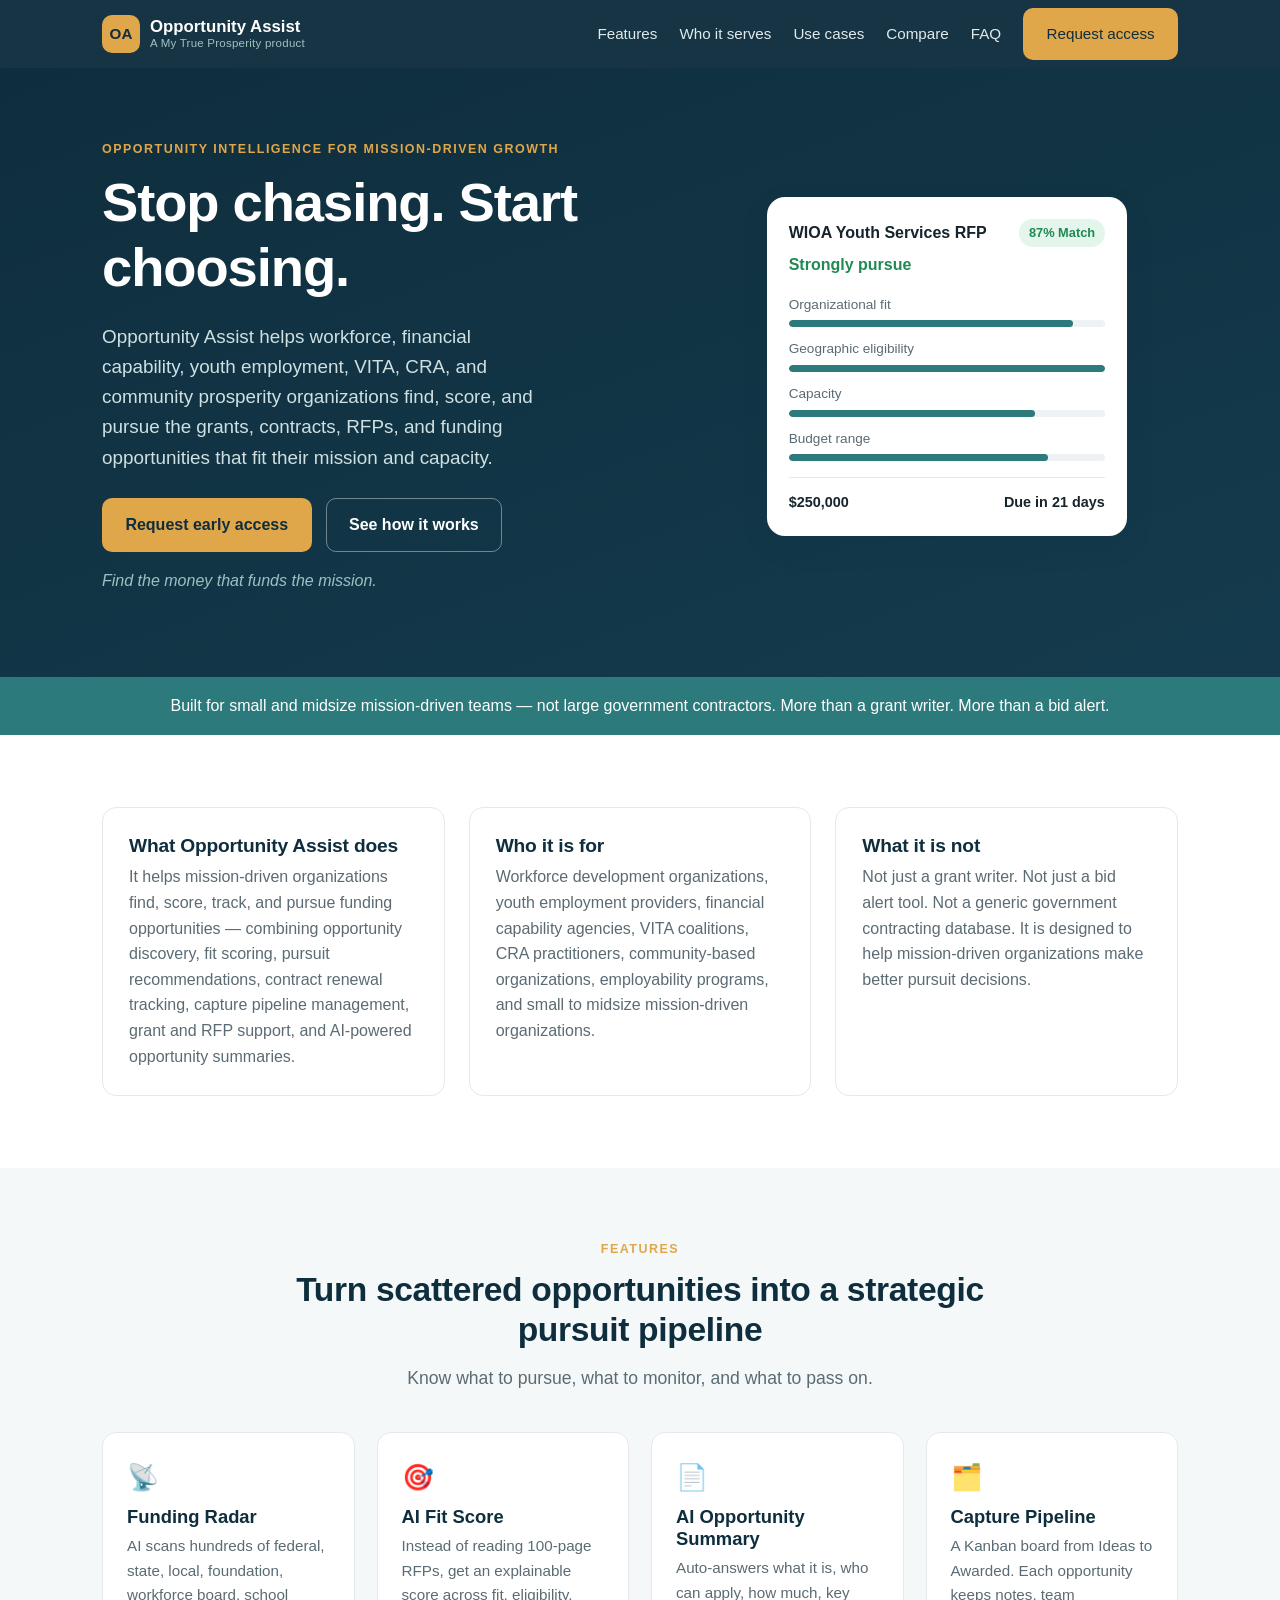
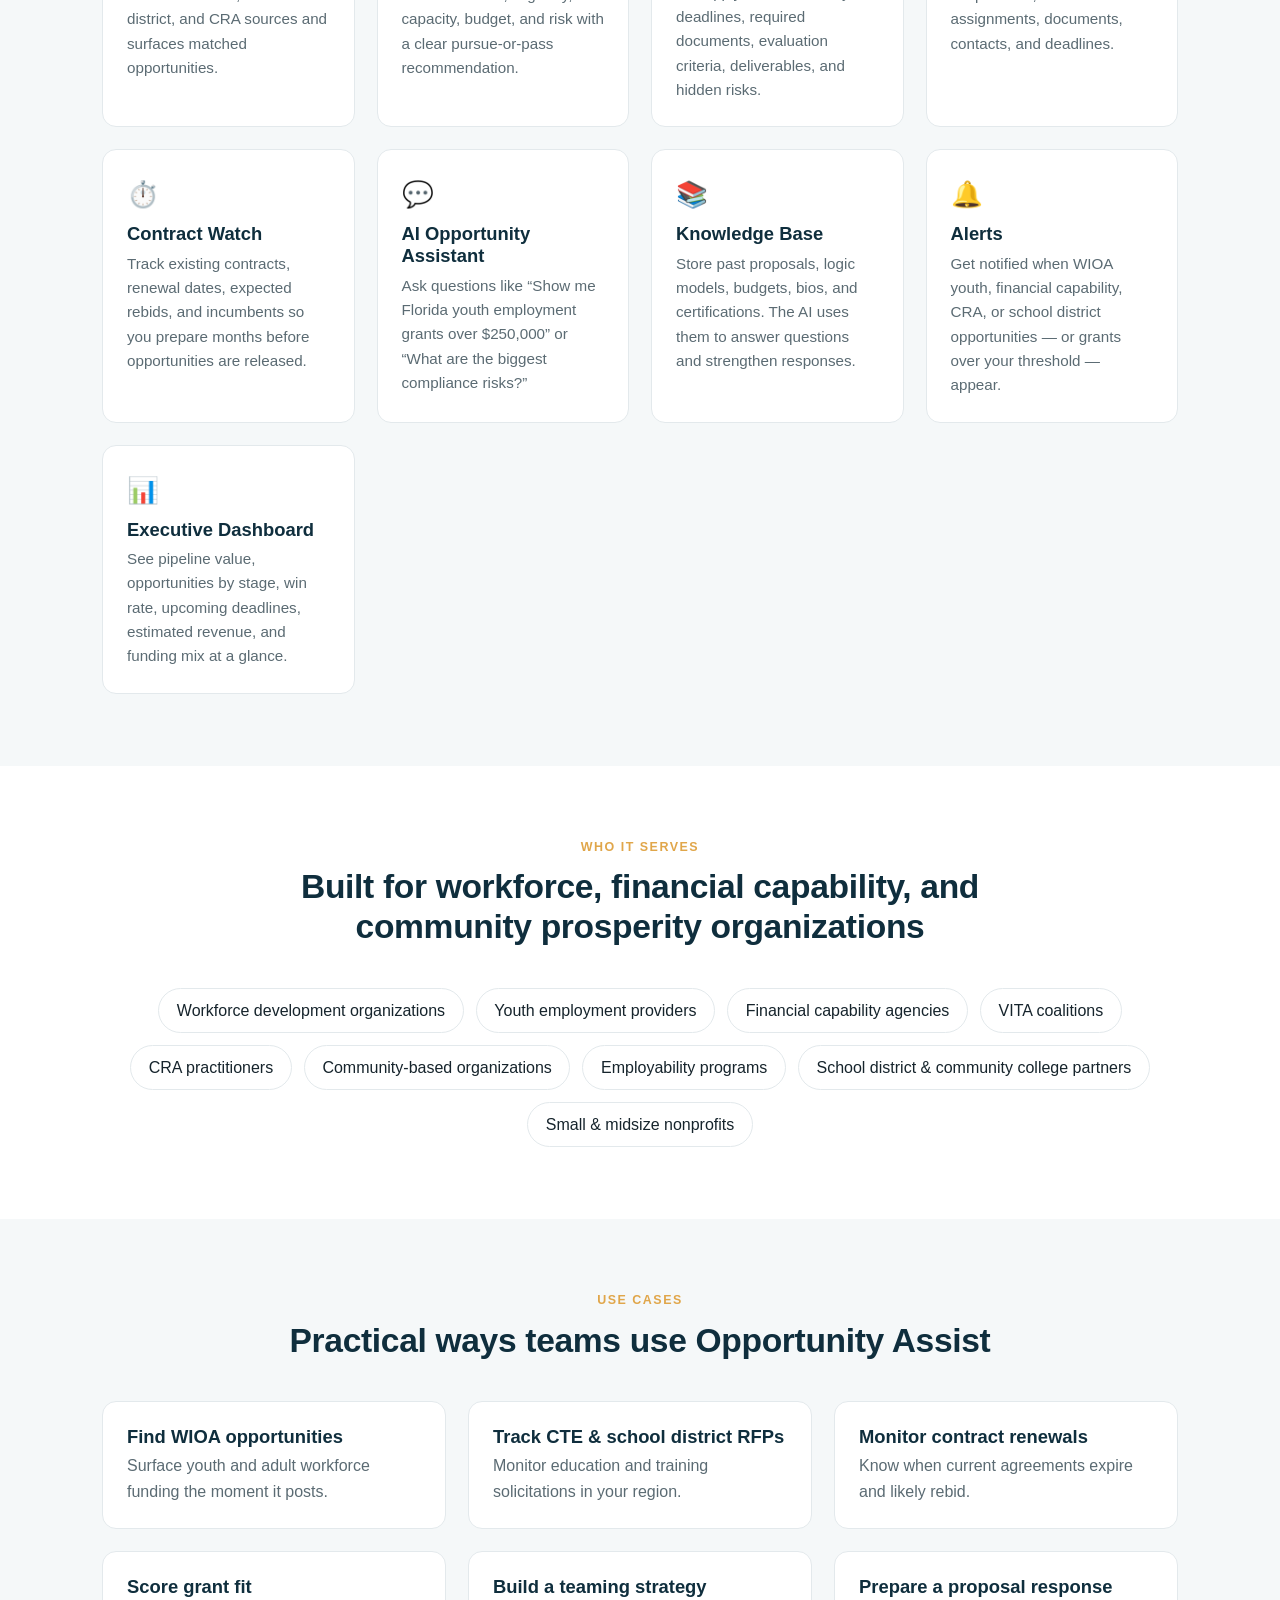
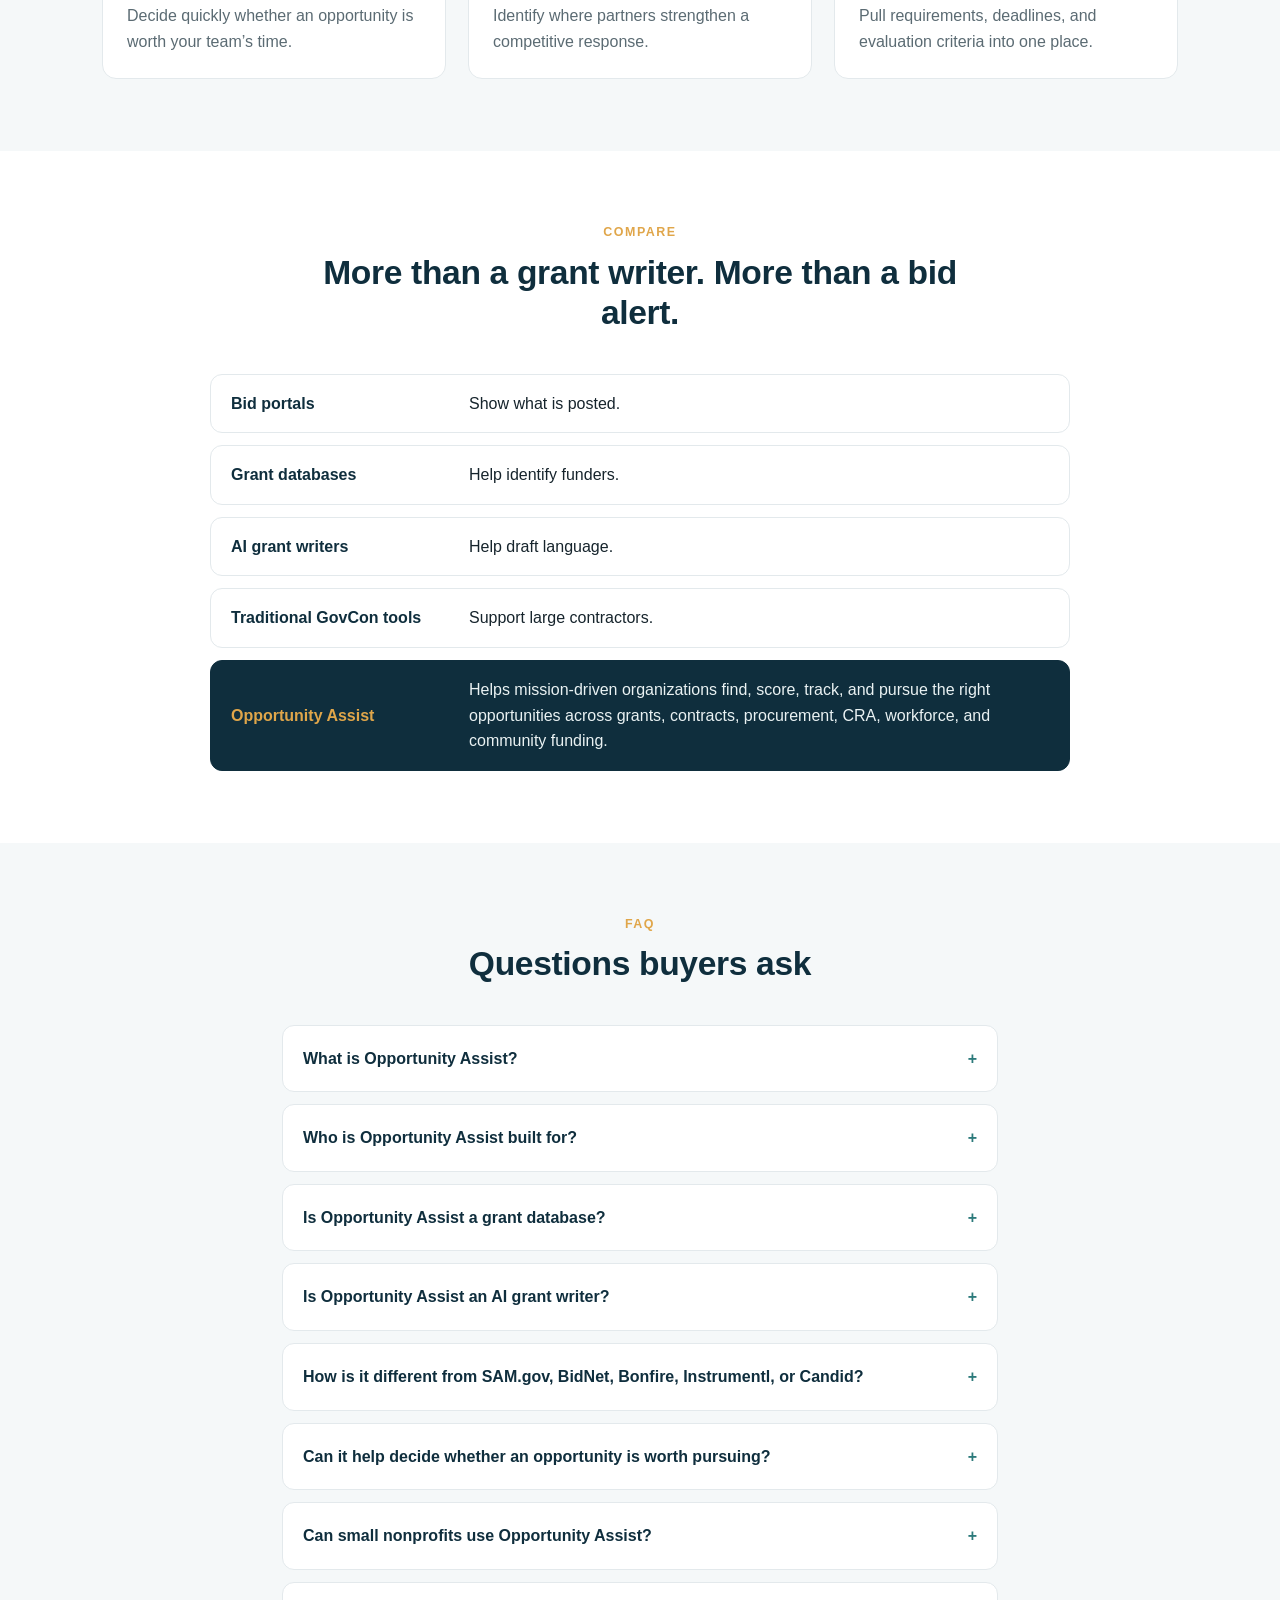
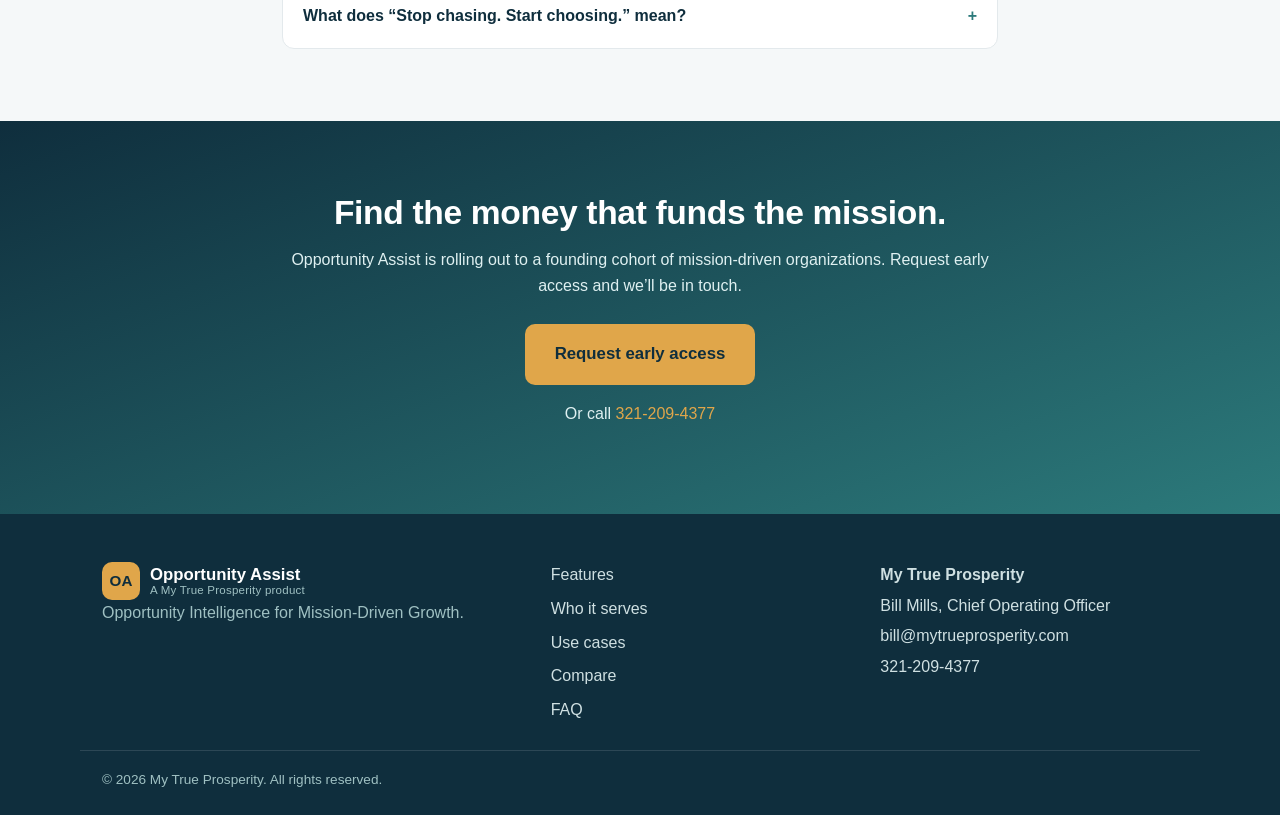
==== index.html @ ea666a9c "Add files via upload" ====
<!DOCTYPE html>
<html lang="en">
<head>
  <meta charset="UTF-8" />
  <meta name="viewport" content="width=device-width, initial-scale=1.0" />

  <!-- Primary SEO -->
  <title>Opportunity Assist | Opportunity Intelligence for Mission-Driven Growth</title>
  <meta name="description" content="Opportunity Assist helps workforce, financial capability, youth employment, VITA, CRA, and community prosperity organizations find, score, and pursue grants, contracts, RFPs, NOFOs, and funding opportunities that fit their mission." />
  <link rel="canonical" href="https://opportunityassist.com/" />
  <meta name="robots" content="index, follow" />
  <meta name="author" content="My True Prosperity" />
  <meta name="theme-color" content="#0f2e3d" />

  <!-- Open Graph (LinkedIn / Facebook) -->
  <meta property="og:type" content="website" />
  <meta property="og:site_name" content="Opportunity Assist" />
  <meta property="og:title" content="Opportunity Assist | Opportunity Intelligence for Mission-Driven Growth" />
  <meta property="og:description" content="Find, score, and pursue the grants, contracts, RFPs, and funding opportunities that fit your mission. A My True Prosperity product." />
  <meta property="og:url" content="https://opportunityassist.com/" />
  <meta property="og:image" content="https://opportunityassist.com/assets/og-image.png" />

  <!-- Twitter / X -->
  <meta name="twitter:card" content="summary_large_image" />
  <meta name="twitter:title" content="Opportunity Assist | Opportunity Intelligence for Mission-Driven Growth" />
  <meta name="twitter:description" content="Find, score, and pursue the funding opportunities that fit your mission. Stop chasing. Start choosing." />
  <meta name="twitter:image" content="https://opportunityassist.com/assets/og-image.png" />

  <link rel="icon" href="data:image/svg+xml,%3Csvg xmlns='http://www.w3.org/2000/svg' viewBox='0 0 64 64'%3E%3Crect width='64' height='64' rx='14' fill='%230f2e3d'/%3E%3Cpath d='M20 40 L30 28 L38 36 L48 22' fill='none' stroke='%23e0a64a' stroke-width='5' stroke-linecap='round' stroke-linejoin='round'/%3E%3C/svg%3E" />

  <link rel="stylesheet" href="assets/styles.css" />

  <!-- JSON-LD: Organization -->
  <script type="application/ld+json">
  {
    "@context": "https://schema.org",
    "@type": "Organization",
    "name": "My True Prosperity",
    "url": "https://mytrueprosperity.com",
    "brand": {
      "@type": "Brand",
      "name": "Opportunity Assist"
    },
    "contactPoint": {
      "@type": "ContactPoint",
      "telephone": "+1-321-209-4377",
      "email": "bill@mytrueprosperity.com",
      "contactType": "sales"
    }
  }
  </script>

  <!-- JSON-LD: SoftwareApplication / Product -->
  <script type="application/ld+json">
  {
    "@context": "https://schema.org",
    "@type": "SoftwareApplication",
    "name": "Opportunity Assist",
    "applicationCategory": "BusinessApplication",
    "operatingSystem": "Web",
    "description": "Opportunity Assist is an opportunity intelligence platform from My True Prosperity that helps workforce, financial capability, youth employment, VITA, CRA, employability, and community prosperity organizations find, score, and pursue grants, contracts, RFPs, NOFOs, procurement opportunities, CRA-aligned opportunities, and funding sources that fit their mission and capacity.",
    "url": "https://opportunityassist.com/",
    "publisher": {
      "@type": "Organization",
      "name": "My True Prosperity"
    },
    "offers": [
      { "@type": "Offer", "name": "Professional", "price": "149", "priceCurrency": "USD" },
      { "@type": "Offer", "name": "Team", "price": "249", "priceCurrency": "USD" },
      { "@type": "Offer", "name": "Enterprise", "price": "0", "priceCurrency": "USD", "description": "Custom pricing" }
    ]
  }
  </script>

  <!-- JSON-LD: FAQPage -->
  <script type="application/ld+json">
  {
    "@context": "https://schema.org",
    "@type": "FAQPage",
    "mainEntity": [
      {
        "@type": "Question",
        "name": "What is Opportunity Assist?",
        "acceptedAnswer": { "@type": "Answer", "text": "Opportunity Assist is an opportunity intelligence platform from My True Prosperity that helps mission-driven organizations find, score, track, and pursue funding opportunities, combining opportunity discovery, fit scoring, pursuit recommendations, contract renewal tracking, capture pipeline management, grant and RFP support, and AI-powered opportunity summaries." }
      },
      {
        "@type": "Question",
        "name": "Who is Opportunity Assist built for?",
        "acceptedAnswer": { "@type": "Answer", "text": "It is built for workforce development organizations, youth employment providers, financial capability agencies, VITA coalitions, CRA practitioners, community-based organizations, employability programs, and small to midsize mission-driven organizations." }
      },
      {
        "@type": "Question",
        "name": "Is Opportunity Assist a grant database?",
        "acceptedAnswer": { "@type": "Answer", "text": "No. A grant database helps you identify funders. Opportunity Assist goes further by scoring fit, recommending what to pursue, and managing the full capture pipeline across grants, contracts, RFPs, and procurement." }
      },
      {
        "@type": "Question",
        "name": "Is Opportunity Assist an AI grant writer?",
        "acceptedAnswer": { "@type": "Answer", "text": "No. AI grant writers help draft language. Opportunity Assist helps you decide what to pursue and manage the pursuit. Proposal and grant-writing support is part of the broader capture lifecycle, not the whole product." }
      },
      {
        "@type": "Question",
        "name": "How is Opportunity Assist different from SAM.gov, BidNet, Bonfire, Instrumentl, or Candid?",
        "acceptedAnswer": { "@type": "Answer", "text": "Bid portals show what is posted. Grant databases help identify funders. AI grant writers help draft language. Traditional GovCon tools support large contractors. Opportunity Assist is built for mission-driven organizations that need a practical way to find, score, track, and pursue the right opportunities across grants, contracts, procurement, CRA, workforce, and community funding." }
      },
      {
        "@type": "Question",
        "name": "Can Opportunity Assist help decide whether an opportunity is worth pursuing?",
        "acceptedAnswer": { "@type": "Answer", "text": "Yes. The AI Fit Score evaluates organizational fit, past performance alignment, geographic eligibility, capacity, required partnerships, budget range, and risk, then returns a clear recommendation such as Strongly pursue or Probably pass to support bid/no-bid decisions." }
      },
      {
        "@type": "Question",
        "name": "Can small nonprofits use Opportunity Assist?",
        "acceptedAnswer": { "@type": "Answer", "text": "Yes. Opportunity Assist is designed specifically for small and midsize mission-driven organizations, not large government contractors." }
      },
      {
        "@type": "Question",
        "name": "What is a capture pipeline?",
        "acceptedAnswer": { "@type": "Answer", "text": "A capture pipeline is a structured way to manage funding pursuits from idea to award. In Opportunity Assist it is a Kanban board with stages: Ideas, Reviewing, Qualified, Planning, Writing, Submitted, Awarded, and Not Awarded." }
      }
    ]
  }
  </script>
</head>
<body>
  <a class="skip-link" href="#main">Skip to content</a>

  <header class="site-header" id="top">
    <div class="container nav">
      <a class="brand" href="#top" aria-label="Opportunity Assist home">
        <span class="brand-mark" aria-hidden="true">OA</span>
        <span class="brand-text">
          <strong>Opportunity Assist</strong>
          <small>A My True Prosperity product</small>
        </span>
      </a>
      <button class="nav-toggle" aria-expanded="false" aria-controls="nav-menu" aria-label="Open menu">
        <span></span><span></span><span></span>
      </button>
      <nav id="nav-menu" class="nav-menu" aria-label="Primary">
        <a href="#features">Features</a>
        <a href="#who">Who it serves</a>
        <a href="#use-cases">Use cases</a>
        <a href="#compare">Compare</a>
        <a href="#faq">FAQ</a>
        <a class="btn btn-primary nav-cta" href="#contact">Request access</a>
      </nav>
    </div>
  </header>

  <main id="main">

    <!-- HERO -->
    <section class="hero">
      <div class="container hero-grid">
        <div class="hero-copy">
          <p class="eyebrow">Opportunity Intelligence for Mission-Driven Growth</p>
          <h1>Stop chasing. Start choosing.</h1>
          <p class="lede">
            Opportunity Assist helps workforce, financial capability, youth employment, VITA,
            CRA, and community prosperity organizations find, score, and pursue the grants,
            contracts, RFPs, and funding opportunities that fit their mission and capacity.
          </p>
          <div class="hero-actions">
            <a class="btn btn-primary" href="#contact">Request early access</a>
            <a class="btn btn-ghost" href="#features">See how it works</a>
          </div>
          <p class="hero-note">Find the money that funds the mission.</p>
        </div>
        <div class="hero-card" aria-hidden="false">
          <div class="score-card">
            <div class="score-head">
              <span>WIOA Youth Services RFP</span>
              <span class="badge badge-good">87% Match</span>
            </div>
            <p class="score-rec">Strongly pursue</p>
            <ul class="score-factors">
              <li><span>Organizational fit</span><i class="bar"><b style="width:90%"></b></i></li>
              <li><span>Geographic eligibility</span><i class="bar"><b style="width:100%"></b></i></li>
              <li><span>Capacity</span><i class="bar"><b style="width:78%"></b></i></li>
              <li><span>Budget range</span><i class="bar"><b style="width:82%"></b></i></li>
            </ul>
            <div class="score-meta">
              <span>$250,000</span><span>Due in 21 days</span>
            </div>
          </div>
        </div>
      </div>
    </section>

    <!-- TRUST / POSITIONING STRIP -->
    <section class="strip">
      <div class="container">
        <p>Built for small and midsize mission-driven teams — not large government contractors. More than a grant writer. More than a bid alert.</p>
      </div>
    </section>

    <!-- WHAT IT IS / WHO FOR / WHAT NOT -->
    <section class="section" id="about">
      <div class="container three-up">
        <article class="card">
          <h2>What Opportunity Assist does</h2>
          <p>It helps mission-driven organizations find, score, track, and pursue funding opportunities — combining opportunity discovery, fit scoring, pursuit recommendations, contract renewal tracking, capture pipeline management, grant and RFP support, and AI-powered opportunity summaries.</p>
        </article>
        <article class="card">
          <h2>Who it is for</h2>
          <p>Workforce development organizations, youth employment providers, financial capability agencies, VITA coalitions, CRA practitioners, community-based organizations, employability programs, and small to midsize mission-driven organizations.</p>
        </article>
        <article class="card">
          <h2>What it is not</h2>
          <p>Not just a grant writer. Not just a bid alert tool. Not a generic government contracting database. It is designed to help mission-driven organizations make better pursuit decisions.</p>
        </article>
      </div>
    </section>

    <!-- FEATURES / MODULES -->
    <section class="section section-alt" id="features">
      <div class="container">
        <header class="section-head">
          <p class="eyebrow">Features</p>
          <h2>Turn scattered opportunities into a strategic pursuit pipeline</h2>
          <p class="section-sub">Know what to pursue, what to monitor, and what to pass on.</p>
        </header>
        <div class="feature-grid">
          <article class="feature">
            <span class="ficon" aria-hidden="true">📡</span>
            <h3>Funding Radar</h3>
            <p>AI scans hundreds of federal, state, local, foundation, workforce board, school district, and CRA sources and surfaces matched opportunities.</p>
          </article>
          <article class="feature">
            <span class="ficon" aria-hidden="true">🎯</span>
            <h3>AI Fit Score</h3>
            <p>Instead of reading 100-page RFPs, get an explainable score across fit, eligibility, capacity, budget, and risk with a clear pursue-or-pass recommendation.</p>
          </article>
          <article class="feature">
            <span class="ficon" aria-hidden="true">📄</span>
            <h3>AI Opportunity Summary</h3>
            <p>Auto-answers what it is, who can apply, how much, key deadlines, required documents, evaluation criteria, deliverables, and hidden risks.</p>
          </article>
          <article class="feature">
            <span class="ficon" aria-hidden="true">🗂️</span>
            <h3>Capture Pipeline</h3>
            <p>A Kanban board from Ideas to Awarded. Each opportunity keeps notes, team assignments, documents, contacts, and deadlines.</p>
          </article>
          <article class="feature">
            <span class="ficon" aria-hidden="true">⏱️</span>
            <h3>Contract Watch</h3>
            <p>Track existing contracts, renewal dates, expected rebids, and incumbents so you prepare months before opportunities are released.</p>
          </article>
          <article class="feature">
            <span class="ficon" aria-hidden="true">💬</span>
            <h3>AI Opportunity Assistant</h3>
            <p>Ask questions like “Show me Florida youth employment grants over $250,000” or “What are the biggest compliance risks?”</p>
          </article>
          <article class="feature">
            <span class="ficon" aria-hidden="true">📚</span>
            <h3>Knowledge Base</h3>
            <p>Store past proposals, logic models, budgets, bios, and certifications. The AI uses them to answer questions and strengthen responses.</p>
          </article>
          <article class="feature">
            <span class="ficon" aria-hidden="true">🔔</span>
            <h3>Alerts</h3>
            <p>Get notified when WIOA youth, financial capability, CRA, or school district opportunities — or grants over your threshold — appear.</p>
          </article>
          <article class="feature">
            <span class="ficon" aria-hidden="true">📊</span>
            <h3>Executive Dashboard</h3>
            <p>See pipeline value, opportunities by stage, win rate, upcoming deadlines, estimated revenue, and funding mix at a glance.</p>
          </article>
        </div>
      </div>
    </section>

    <!-- WHO IT SERVES -->
    <section class="section" id="who">
      <div class="container">
        <header class="section-head">
          <p class="eyebrow">Who it serves</p>
          <h2>Built for workforce, financial capability, and community prosperity organizations</h2>
        </header>
        <ul class="pill-list">
          <li>Workforce development organizations</li>
          <li>Youth employment providers</li>
          <li>Financial capability agencies</li>
          <li>VITA coalitions</li>
          <li>CRA practitioners</li>
          <li>Community-based organizations</li>
          <li>Employability programs</li>
          <li>School district &amp; community college partners</li>
          <li>Small &amp; midsize nonprofits</li>
        </ul>
      </div>
    </section>

    <!-- USE CASES -->
    <section class="section section-alt" id="use-cases">
      <div class="container">
        <header class="section-head">
          <p class="eyebrow">Use cases</p>
          <h2>Practical ways teams use Opportunity Assist</h2>
        </header>
        <div class="usecase-grid">
          <div class="usecase"><h3>Find WIOA opportunities</h3><p>Surface youth and adult workforce funding the moment it posts.</p></div>
          <div class="usecase"><h3>Track CTE &amp; school district RFPs</h3><p>Monitor education and training solicitations in your region.</p></div>
          <div class="usecase"><h3>Monitor contract renewals</h3><p>Know when current agreements expire and likely rebid.</p></div>
          <div class="usecase"><h3>Score grant fit</h3><p>Decide quickly whether an opportunity is worth your team’s time.</p></div>
          <div class="usecase"><h3>Build a teaming strategy</h3><p>Identify where partners strengthen a competitive response.</p></div>
          <div class="usecase"><h3>Prepare a proposal response</h3><p>Pull requirements, deadlines, and evaluation criteria into one place.</p></div>
        </div>
      </div>
    </section>

    <!-- COMPARE -->
    <section class="section" id="compare">
      <div class="container">
        <header class="section-head">
          <p class="eyebrow">Compare</p>
          <h2>More than a grant writer. More than a bid alert.</h2>
        </header>
        <div class="compare">
          <div class="compare-row"><span class="compare-label">Bid portals</span><span>Show what is posted.</span></div>
          <div class="compare-row"><span class="compare-label">Grant databases</span><span>Help identify funders.</span></div>
          <div class="compare-row"><span class="compare-label">AI grant writers</span><span>Help draft language.</span></div>
          <div class="compare-row"><span class="compare-label">Traditional GovCon tools</span><span>Support large contractors.</span></div>
          <div class="compare-row compare-highlight"><span class="compare-label">Opportunity Assist</span><span>Helps mission-driven organizations find, score, track, and pursue the right opportunities across grants, contracts, procurement, CRA, workforce, and community funding.</span></div>
        </div>
      </div>
    </section>

    <!-- FAQ -->
    <section class="section section-alt" id="faq">
      <div class="container narrow">
        <header class="section-head">
          <p class="eyebrow">FAQ</p>
          <h2>Questions buyers ask</h2>
        </header>
        <div class="faq">
          <details><summary>What is Opportunity Assist?</summary><p>Opportunity Assist is an opportunity intelligence platform from My True Prosperity that helps mission-driven organizations find, score, track, and pursue funding opportunities — combining discovery, fit scoring, pursuit recommendations, contract renewal tracking, capture pipeline management, grant and RFP support, and AI-powered summaries.</p></details>
          <details><summary>Who is Opportunity Assist built for?</summary><p>Workforce development organizations, youth employment providers, financial capability agencies, VITA coalitions, CRA practitioners, community-based organizations, employability programs, and small to midsize mission-driven organizations.</p></details>
          <details><summary>Is Opportunity Assist a grant database?</summary><p>No. A grant database helps you identify funders. Opportunity Assist scores fit, recommends what to pursue, and manages the full capture pipeline across grants, contracts, RFPs, and procurement.</p></details>
          <details><summary>Is Opportunity Assist an AI grant writer?</summary><p>No. AI grant writers help draft language. Opportunity Assist helps you decide what to pursue and manage the pursuit. Proposal support is part of the broader capture lifecycle, not the whole product.</p></details>
          <details><summary>How is it different from SAM.gov, BidNet, Bonfire, Instrumentl, or Candid?</summary><p>Bid portals show what is posted. Grant databases help identify funders. AI grant writers help draft language. Traditional GovCon tools support large contractors. Opportunity Assist is built for mission-driven organizations that need a practical way to find, score, track, and pursue the right opportunities.</p></details>
          <details><summary>Can it help decide whether an opportunity is worth pursuing?</summary><p>Yes. The AI Fit Score evaluates fit, past performance, geography, capacity, partnerships, budget, and risk, then returns a clear recommendation to support bid/no-bid decisions.</p></details>
          <details><summary>Can small nonprofits use Opportunity Assist?</summary><p>Yes. It is designed specifically for small and midsize mission-driven organizations, not large government contractors.</p></details>
          <details><summary>What does “Stop chasing. Start choosing.” mean?</summary><p>It means spending less energy reacting to every posting and more on the opportunities that genuinely fit your mission and capacity.</p></details>
        </div>
      </div>
    </section>

    <!-- CTA / CONTACT -->
    <section class="section cta" id="contact">
      <div class="container narrow center">
        <h2>Find the money that funds the mission.</h2>
        <p>Opportunity Assist is rolling out to a founding cohort of mission-driven organizations. Request early access and we’ll be in touch.</p>
        <a class="btn btn-primary btn-lg" href="mailto:bill@mytrueprosperity.com?subject=Opportunity%20Assist%20early%20access">Request early access</a>
        <p class="cta-sub">Or call <a href="tel:+13212094377">321-209-4377</a></p>
      </div>
    </section>

  </main>

  <footer class="site-footer">
    <div class="container footer-grid">
      <div>
        <div class="brand brand-footer">
          <span class="brand-mark" aria-hidden="true">OA</span>
          <span class="brand-text"><strong>Opportunity Assist</strong><small>A My True Prosperity product</small></span>
        </div>
        <p class="footer-note">Opportunity Intelligence for Mission-Driven Growth.</p>
      </div>
      <nav aria-label="Footer">
        <a href="#features">Features</a>
        <a href="#who">Who it serves</a>
        <a href="#use-cases">Use cases</a>
        <a href="#compare">Compare</a>
        <a href="#faq">FAQ</a>
      </nav>
      <div class="footer-contact">
        <p><strong>My True Prosperity</strong></p>
        <p>Bill Mills, Chief Operating Officer</p>
        <p><a href="mailto:bill@mytrueprosperity.com">bill@mytrueprosperity.com</a></p>
        <p><a href="tel:+13212094377">321-209-4377</a></p>
      </div>
    </div>
    <div class="container footer-base">
      <p>&copy; <span id="year"></span> My True Prosperity. All rights reserved.</p>
    </div>
  </footer>

  <script src="assets/app.js" defer></script>
</body>
</html>
---- assets/styles.css ----
/* Opportunity Assist — landing styles */
:root{
  --navy:#0f2e3d;
  --navy-2:#143b4d;
  --teal:#2c7a7b;
  --teal-2:#268284;
  --gold:#e0a64a;
  --ink:#16242c;
  --muted:#5b6b73;
  --line:#e3e9ec;
  --bg:#ffffff;
  --bg-alt:#f5f8f9;
  --good:#1f8a52;
  --radius:14px;
  --maxw:1120px;
  --shadow:0 10px 30px rgba(15,46,61,.08);
  --font:-apple-system,BlinkMacSystemFont,"Segoe UI",Roboto,Helvetica,Arial,sans-serif;
}
*{box-sizing:border-box}
html{scroll-behavior:smooth}
body{
  margin:0;font-family:var(--font);color:var(--ink);background:var(--bg);
  line-height:1.6;-webkit-font-smoothing:antialiased;
}
h1,h2,h3{line-height:1.2;color:var(--navy);margin:0 0 .4em}
h1{font-size:clamp(2.2rem,5vw,3.4rem);letter-spacing:-.02em}
h2{font-size:clamp(1.5rem,3vw,2.1rem);letter-spacing:-.01em}
h3{font-size:1.15rem}
p{margin:0 0 1rem}
a{color:var(--teal);text-decoration:none}
a:hover{text-decoration:underline}
img{max-width:100%;height:auto}
.container{width:100%;max-width:var(--maxw);margin:0 auto;padding:0 22px}
.container.narrow{max-width:760px}
.center{text-align:center}

.skip-link{position:absolute;left:-999px;top:0;background:var(--gold);color:var(--navy);padding:10px 16px;z-index:100;border-radius:0 0 8px 0}
.skip-link:focus{left:0}

/* Buttons */
.btn{display:inline-block;font-weight:600;padding:.8rem 1.4rem;border-radius:10px;border:1px solid transparent;cursor:pointer;transition:.15s ease;text-decoration:none}
.btn:hover{text-decoration:none;transform:translateY(-1px)}
.btn-primary{background:var(--gold);color:var(--navy)}
.btn-primary:hover{background:#edb45c}
.btn-ghost{background:transparent;color:#fff;border-color:rgba(255,255,255,.4)}
.btn-ghost:hover{border-color:#fff}
.btn-lg{padding:1rem 1.8rem;font-size:1.05rem}

/* Header / nav */
.site-header{position:sticky;top:0;z-index:50;background:rgba(15,46,61,.97);backdrop-filter:blur(6px)}
.nav{display:flex;align-items:center;justify-content:space-between;min-height:68px}
.brand{display:flex;align-items:center;gap:10px;color:#fff}
.brand:hover{text-decoration:none}
.brand-mark{display:grid;place-items:center;width:38px;height:38px;border-radius:10px;background:var(--gold);color:var(--navy);font-weight:800;font-size:.95rem}
.brand-text{display:flex;flex-direction:column;line-height:1.1}
.brand-text strong{color:#fff;font-size:1.05rem}
.brand-text small{color:#9fc0c2;font-size:.72rem;letter-spacing:.02em}
.nav-menu{display:flex;align-items:center;gap:22px}
.nav-menu a{color:#dfeaec;font-weight:500;font-size:.95rem}
.nav-menu a:hover{color:#fff;text-decoration:none}
.nav-cta{color:var(--navy)!important}
.nav-toggle{display:none;flex-direction:column;gap:5px;background:none;border:0;cursor:pointer;padding:8px}
.nav-toggle span{width:24px;height:2px;background:#fff;border-radius:2px}

/* Hero */
.hero{background:linear-gradient(160deg,var(--navy),var(--navy-2));color:#eaf2f3;padding:72px 0 84px}
.hero-grid{display:grid;grid-template-columns:1.1fr .9fr;gap:48px;align-items:center}
.eyebrow{text-transform:uppercase;letter-spacing:.12em;font-size:.78rem;font-weight:700;color:var(--gold);margin:0 0 .6rem}
.hero h1{color:#fff}
.lede{font-size:1.18rem;color:#cfe0e2;max-width:42ch}
.hero-actions{display:flex;gap:14px;flex-wrap:wrap;margin:1.6rem 0 1rem}
.hero-note{color:#9fc0c2;font-style:italic;margin:0}

/* Hero score card */
.hero-card{display:flex;justify-content:center}
.score-card{background:#fff;color:var(--ink);border-radius:18px;box-shadow:var(--shadow);padding:22px;width:100%;max-width:360px}
.score-head{display:flex;justify-content:space-between;align-items:center;gap:10px;font-weight:600}
.badge{font-size:.8rem;font-weight:700;padding:.25rem .6rem;border-radius:999px}
.badge-good{background:#e4f5ec;color:var(--good)}
.score-rec{color:var(--good);font-weight:700;margin:.3rem 0 1rem}
.score-factors{list-style:none;margin:0 0 1rem;padding:0;display:grid;gap:.7rem}
.score-factors li{display:grid;grid-template-columns:1fr;gap:.3rem;font-size:.85rem;color:var(--muted)}
.bar{display:block;height:7px;background:#eef2f4;border-radius:999px;overflow:hidden}
.bar b{display:block;height:100%;background:var(--teal);border-radius:999px}
.score-meta{display:flex;justify-content:space-between;font-weight:600;font-size:.9rem;border-top:1px solid var(--line);padding-top:.8rem}

/* Strip */
.strip{background:var(--teal);color:#fff}
.strip p{margin:0;padding:16px 0;text-align:center;font-weight:500}

/* Sections */
.section{padding:72px 0}
.section-alt{background:var(--bg-alt)}
.section-head{max-width:720px;margin:0 auto 40px;text-align:center}
.section-sub{color:var(--muted);font-size:1.1rem}

/* Three-up cards */
.three-up{display:grid;grid-template-columns:repeat(3,1fr);gap:24px}
.card{background:#fff;border:1px solid var(--line);border-radius:var(--radius);padding:26px}
.card h2{font-size:1.2rem}
.card p{margin:0;color:var(--muted)}

/* Features */
.feature-grid{display:grid;grid-template-columns:repeat(4,1fr);gap:22px}
.feature{background:#fff;border:1px solid var(--line);border-radius:var(--radius);padding:24px}
.ficon{font-size:1.6rem;display:block;margin-bottom:.5rem}
.feature h3{margin-bottom:.4rem}
.feature p{margin:0;color:var(--muted);font-size:.95rem}

/* Pills */
.pill-list{list-style:none;display:flex;flex-wrap:wrap;gap:12px;justify-content:center;padding:0;margin:0}
.pill-list li{background:#fff;border:1px solid var(--line);border-radius:999px;padding:.55rem 1.1rem;font-weight:500}

/* Use cases */
.usecase-grid{display:grid;grid-template-columns:repeat(3,1fr);gap:22px}
.usecase{background:#fff;border:1px solid var(--line);border-radius:var(--radius);padding:24px}
.usecase h3{margin-bottom:.3rem}
.usecase p{margin:0;color:var(--muted)}

/* Compare */
.compare{max-width:860px;margin:0 auto;display:grid;gap:12px}
.compare-row{display:grid;grid-template-columns:220px 1fr;gap:18px;align-items:center;background:#fff;border:1px solid var(--line);border-radius:12px;padding:16px 20px}
.compare-label{font-weight:700;color:var(--navy)}
.compare-highlight{background:var(--navy);color:#eaf2f3;border-color:var(--navy)}
.compare-highlight .compare-label{color:var(--gold)}

/* FAQ */
.faq{display:grid;gap:12px}
.faq details{background:#fff;border:1px solid var(--line);border-radius:12px;padding:4px 20px}
.faq summary{cursor:pointer;font-weight:600;color:var(--navy);padding:16px 0;list-style:none}
.faq summary::-webkit-details-marker{display:none}
.faq summary::after{content:"+";float:right;color:var(--teal);font-weight:700}
.faq details[open] summary::after{content:"–"}
.faq details p{margin:0 0 16px;color:var(--muted)}

/* CTA */
.cta{background:linear-gradient(160deg,var(--navy),var(--teal));color:#fff}
.cta h2{color:#fff}
.cta p{color:#dff0f1}
.cta .btn{margin-top:.6rem}
.cta-sub{margin-top:1rem}
.cta-sub a{color:var(--gold)}

/* Footer */
.site-footer{background:var(--navy);color:#cfe0e2;padding:48px 0 24px}
.footer-grid{display:grid;grid-template-columns:1.4fr 1fr 1fr;gap:32px}
.brand-footer .brand-text strong{color:#fff}
.footer-note{color:#9fc0c2}
.site-footer nav{display:flex;flex-direction:column;gap:8px}
.site-footer nav a,.footer-contact a{color:#cfe0e2}
.footer-contact p{margin:0 0 .3rem}
.footer-base{border-top:1px solid rgba(255,255,255,.12);margin-top:28px;padding-top:18px}
.footer-base p{margin:0;font-size:.85rem;color:#9fc0c2}

/* Responsive */
@media (max-width:900px){
  .hero-grid{grid-template-columns:1fr;gap:32px}
  .three-up{grid-template-columns:1fr}
  .feature-grid{grid-template-columns:repeat(2,1fr)}
  .usecase-grid{grid-template-columns:1fr 1fr}
  .footer-grid{grid-template-columns:1fr 1fr}
}
@media (max-width:640px){
  .nav-toggle{display:flex}
  .nav-menu{position:absolute;top:68px;left:0;right:0;background:var(--navy);flex-direction:column;align-items:stretch;gap:0;padding:8px 22px 18px;display:none;border-top:1px solid rgba(255,255,255,.12)}
  .nav-menu.open{display:flex}
  .nav-menu a{padding:12px 0;border-bottom:1px solid rgba(255,255,255,.08)}
  .nav-cta{margin-top:10px;text-align:center}
  .feature-grid,.usecase-grid{grid-template-columns:1fr}
  .compare-row{grid-template-columns:1fr;gap:6px}
  .footer-grid{grid-template-columns:1fr}
  .section{padding:54px 0}
}
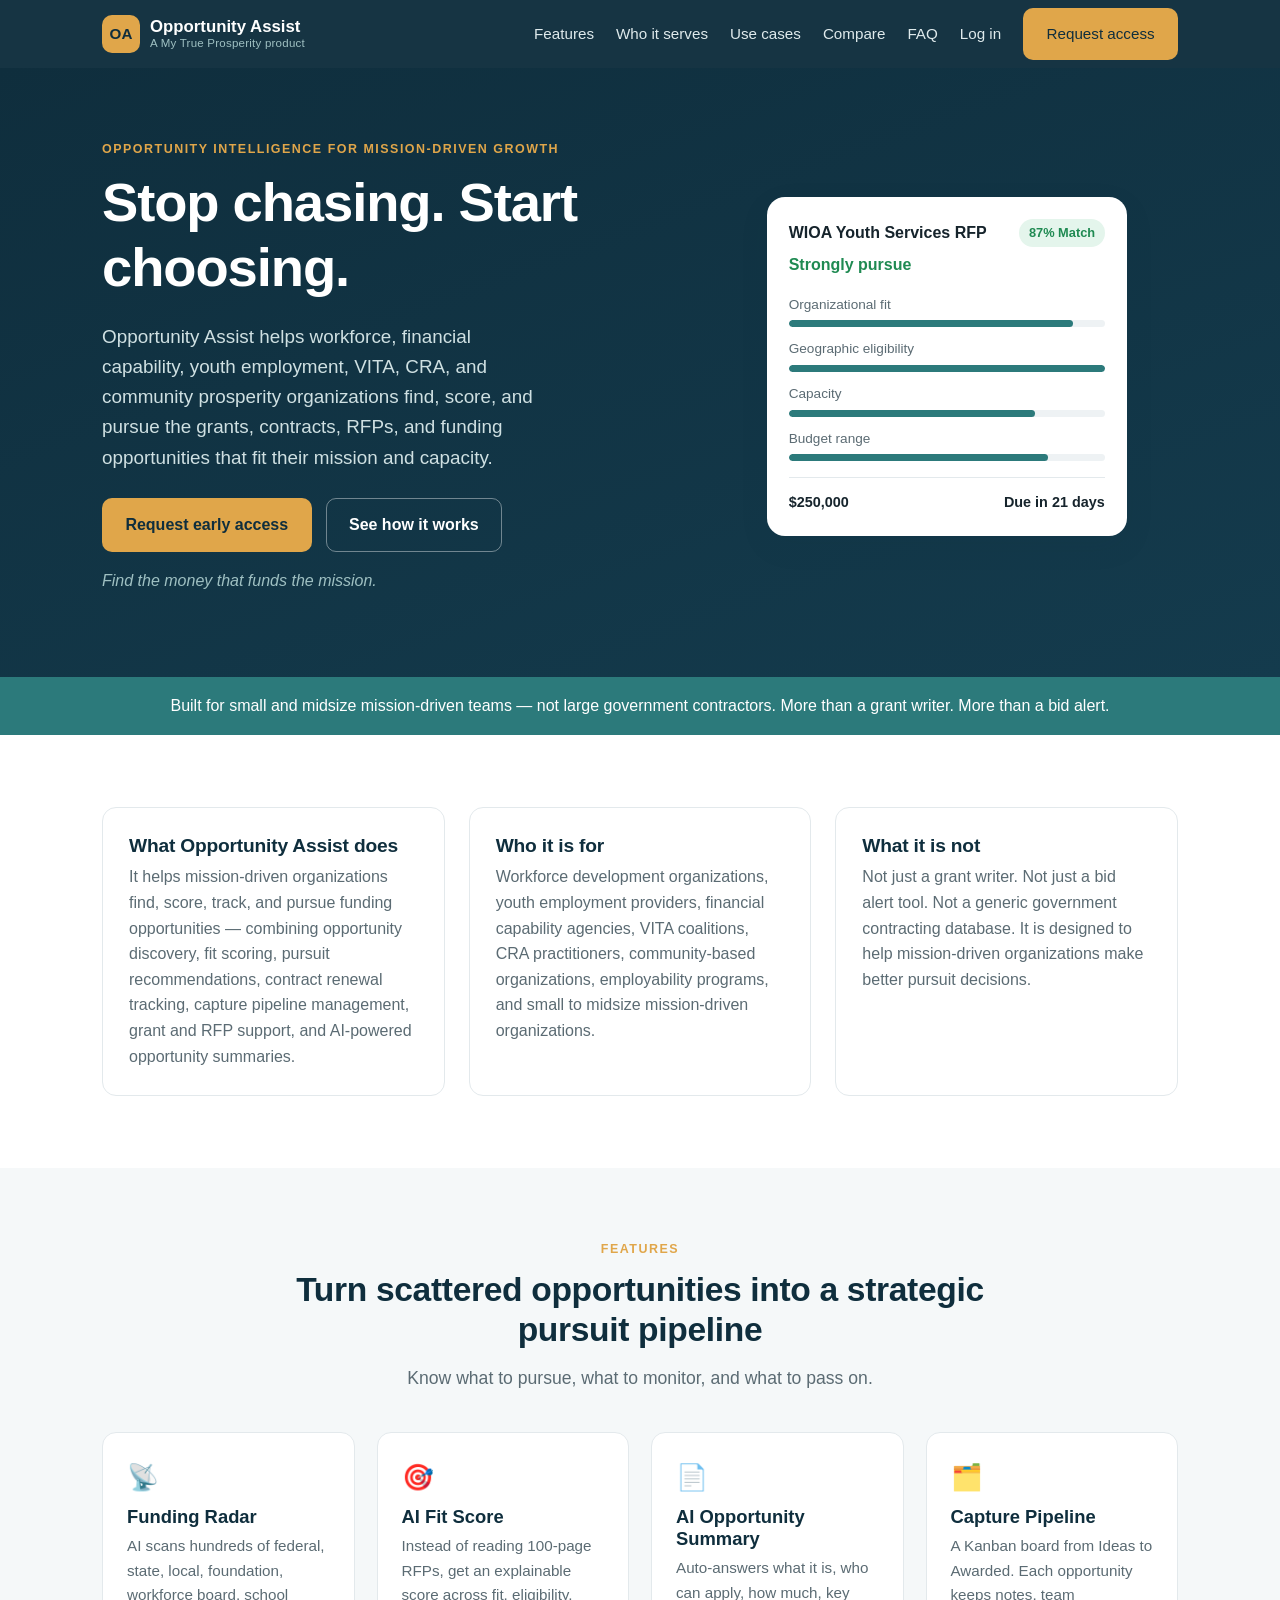
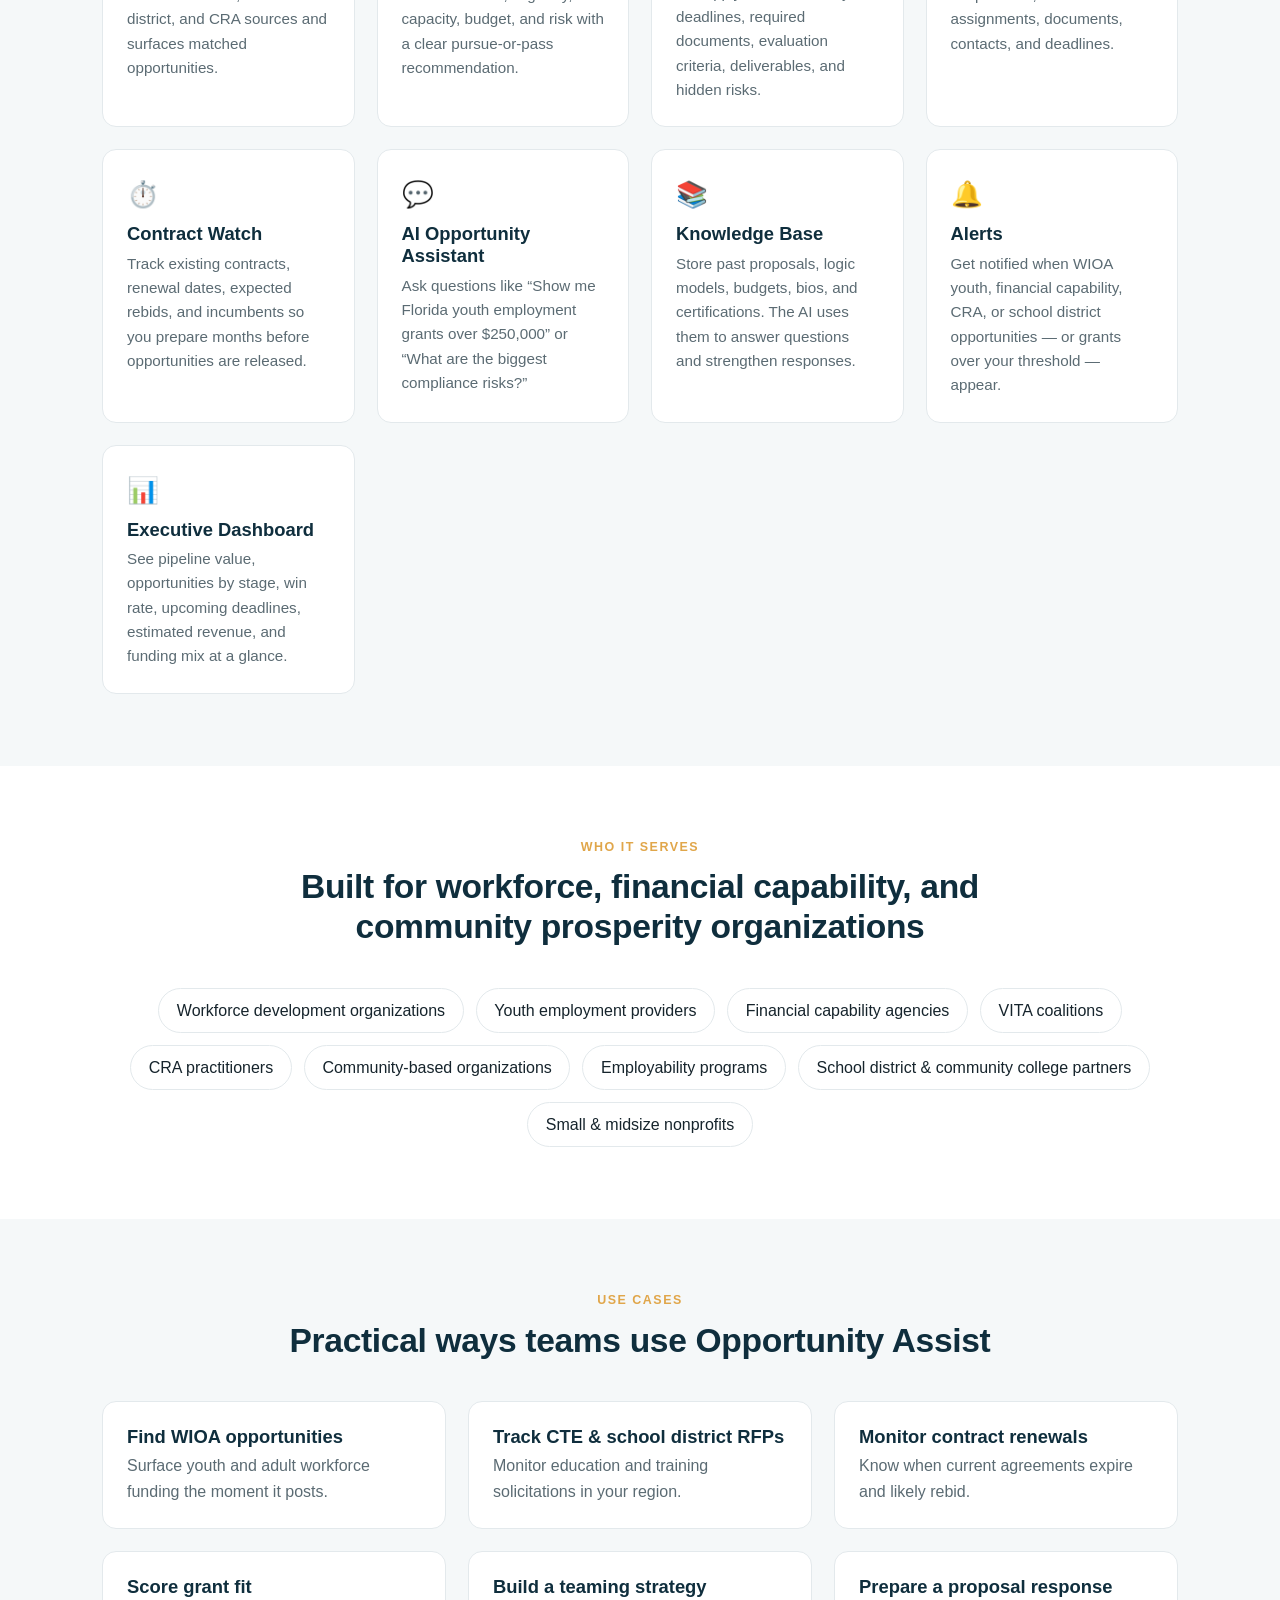
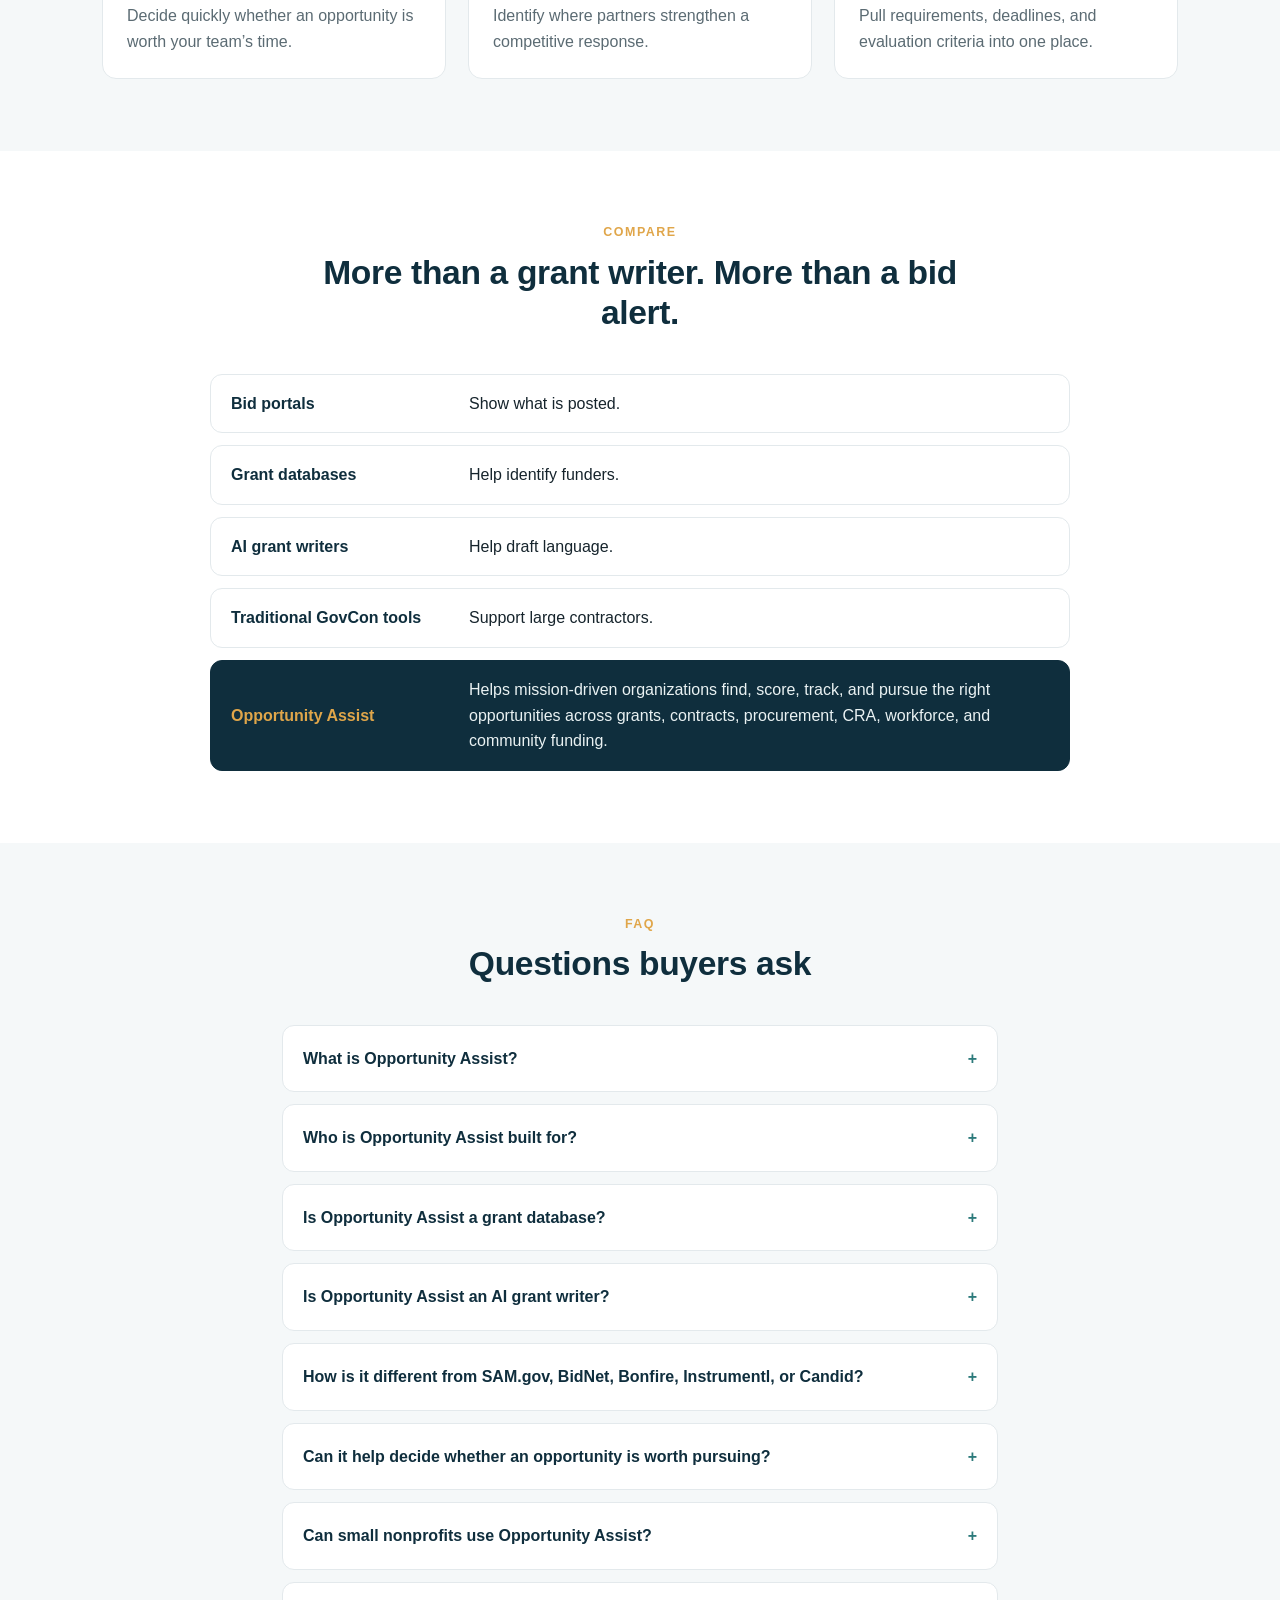
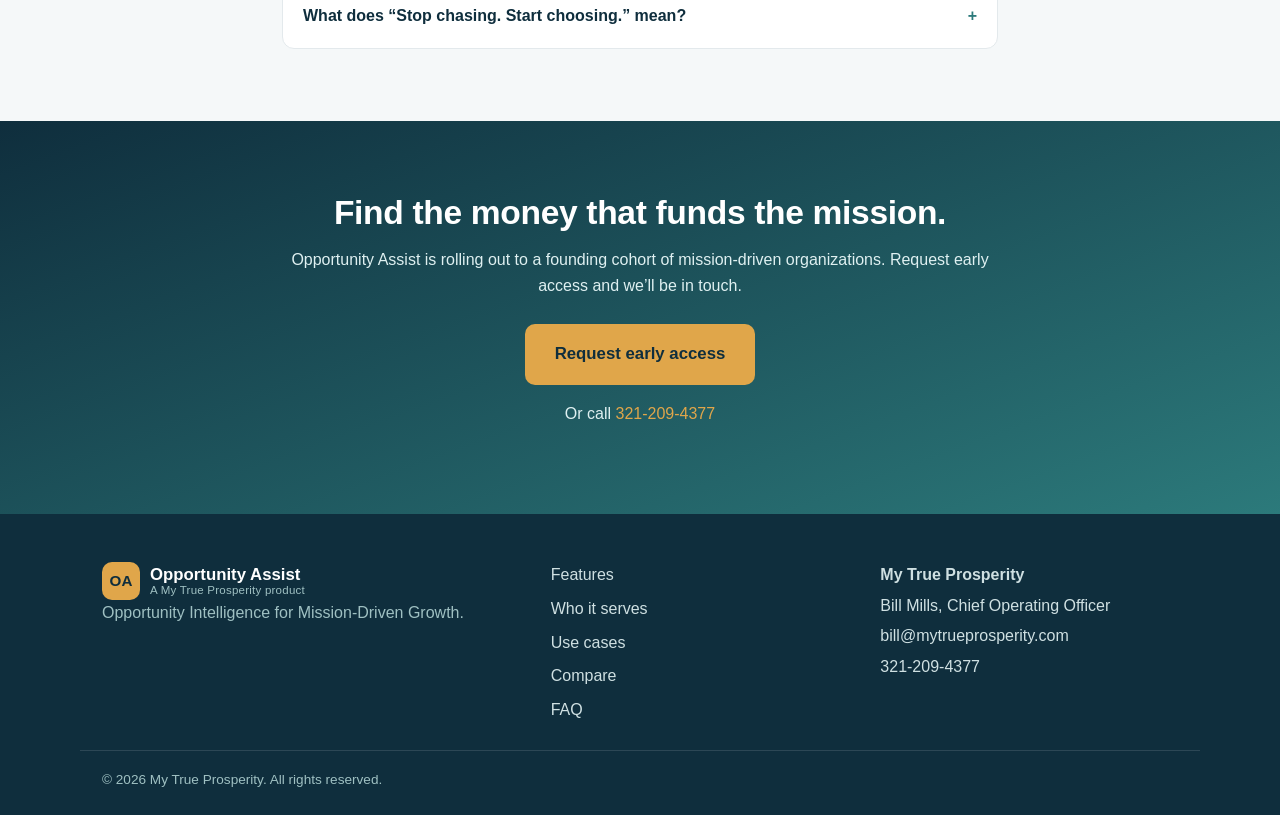
==== commit bc545294: "Add files via upload" ====
--- a/index.html
+++ b/index.html
@@ -143,6 +143,7 @@
         <a href="#use-cases">Use cases</a>
         <a href="#compare">Compare</a>
         <a href="#faq">FAQ</a>
+        <a href="/app.html">Log in</a>
         <a class="btn btn-primary nav-cta" href="#contact">Request access</a>
       </nav>
     </div>
